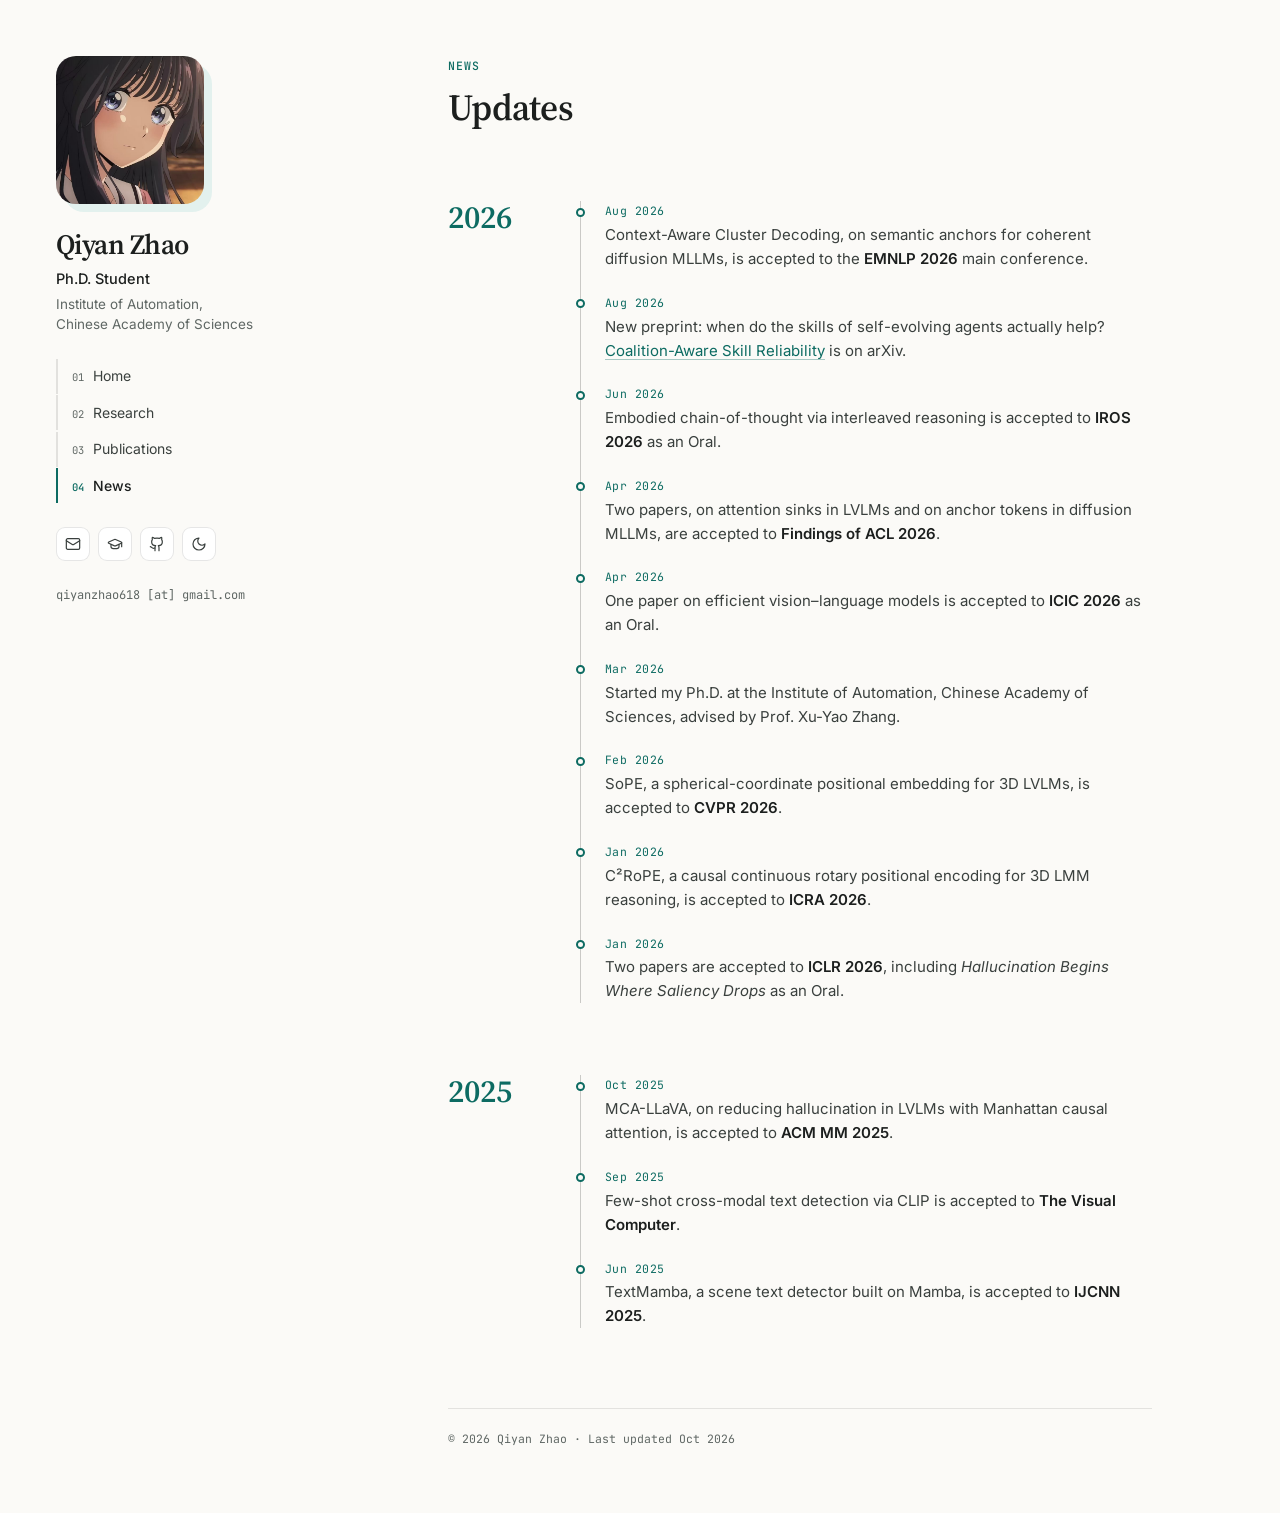
==== news.html @ 40c83d98 "Redesign homepage: add Research, Publications and News pages" ====
<!DOCTYPE html>
<html lang="en">
<head>
  <meta charset="utf-8">
  <meta name="viewport" content="width=device-width, initial-scale=1">
  <title>News — Qiyan Zhao</title>
  <meta name="author" content="Qiyan Zhao">
  <meta name="description" content="News and updates from Qiyan Zhao.">
  <link rel="preconnect" href="https://fonts.googleapis.com">
  <link rel="preconnect" href="https://fonts.gstatic.com" crossorigin>
  <link rel="stylesheet" href="https://fonts.googleapis.com/css2?family=Source+Serif+4:opsz,wght@8..60,400;8..60,600&family=Inter:wght@400;500;600&family=JetBrains+Mono:wght@400;500&display=swap">
  <link rel="stylesheet" href="assets/style.css">
  <script>(function(){var t;try{t=localStorage.getItem('theme')}catch(e){}if(t!=='light'&&t!=='dark'){t=window.matchMedia&&matchMedia('(prefers-color-scheme: dark)').matches?'dark':'light'}document.documentElement.setAttribute('data-theme',t)})();</script>
</head>
<body>
<div class="shell">

  <aside class="sidebar">
    <div class="sidebar-inner">
      <img class="portrait" src="images/touxiang.jpg" alt="Portrait of Qiyan Zhao" width="148" height="148">
      <div class="id">
        <h1>Qiyan Zhao</h1>
        <p class="role">Ph.D. Student</p>
        <p class="affil">Institute of Automation,<br>Chinese Academy of Sciences</p>
      </div>
      <nav class="side-nav" aria-label="Main">
        <a href="index.html"><span>01</span>Home</a>
        <a href="research.html"><span>02</span>Research</a>
        <a href="publications.html"><span>03</span>Publications</a>
        <a href="news.html" aria-current="page"><span>04</span>News</a>
      </nav>
      <div class="side-links">
        <a class="icon-btn" href="mailto:qiyanzhao618@gmail.com" aria-label="Email" title="Email"><svg viewBox="0 0 24 24" fill="none" stroke="currentColor" stroke-width="1.8" stroke-linecap="round" stroke-linejoin="round" aria-hidden="true"><rect width="20" height="16" x="2" y="4" rx="2"/><path d="m22 7-8.97 5.7a1.94 1.94 0 0 1-2.06 0L2 7"/></svg></a>
        <a class="icon-btn" href="https://scholar.google.com/citations?user=lI7U-X8AAAAJ" target="_blank" rel="noopener" aria-label="Google Scholar" title="Google Scholar"><svg viewBox="0 0 24 24" fill="none" stroke="currentColor" stroke-width="1.8" stroke-linecap="round" stroke-linejoin="round" aria-hidden="true"><path d="M21.42 10.922a1 1 0 0 0-.019-1.838L12.83 5.18a2 2 0 0 0-1.66 0L2.6 9.08a1 1 0 0 0 0 1.832l8.57 3.908a2 2 0 0 0 1.66 0z"/><path d="M22 10v6"/><path d="M6 12.5V16a6 3 0 0 0 12 0v-3.5"/></svg></a>
        <a class="icon-btn" href="https://github.com/ErikZ719" target="_blank" rel="noopener" aria-label="GitHub" title="GitHub"><svg viewBox="0 0 24 24" fill="none" stroke="currentColor" stroke-width="1.8" stroke-linecap="round" stroke-linejoin="round" aria-hidden="true"><path d="M15 22v-4a4.8 4.8 0 0 0-1-3.5c3 0 6-2 6-5.5.08-1.25-.27-2.48-1-3.5.28-1.15.28-2.35 0-3.5 0 0-1 0-3 1.5-2.64-.5-5.36-.5-8 0C6 2 5 2 5 2c-.3 1.15-.3 2.35 0 3.5A5.403 5.403 0 0 0 4 9c0 3.5 3 5.5 6 5.5-.39.49-.68 1.05-.85 1.65-.17.6-.22 1.23-.15 1.85v4"/><path d="M9 18c-4.51 2-5-2-7-2"/></svg></a>
        <button class="icon-btn theme-toggle" type="button" aria-label="Toggle dark mode" title="Toggle dark mode"><svg class="i-moon" viewBox="0 0 24 24" fill="none" stroke="currentColor" stroke-width="1.8" stroke-linecap="round" stroke-linejoin="round" aria-hidden="true"><path d="M12 3a6 6 0 0 0 9 9 9 9 0 1 1-9-9Z"/></svg><svg class="i-sun" viewBox="0 0 24 24" fill="none" stroke="currentColor" stroke-width="1.8" stroke-linecap="round" stroke-linejoin="round" aria-hidden="true"><circle cx="12" cy="12" r="4"/><path d="M12 2v2M12 20v2M4.93 4.93l1.41 1.41M17.66 17.66l1.41 1.41M2 12h2M20 12h2M6.34 17.66l-1.41 1.41M19.07 4.93l-1.41 1.41"/></svg></button>
      </div>
      <p class="email-text">qiyanzhao618 [at] gmail.com</p>
    </div>
  </aside>

  <main>
    <div class="col stack rise">

      <header class="page-head">
        <p class="kicker">News</p>
        <h1>Updates</h1>
      </header>

      <section class="news-year">
        <p class="year">2026</p>
        <ol class="timeline">
          <li><time>Aug 2026</time><p>Context-Aware Cluster Decoding, on semantic anchors for coherent diffusion MLLMs, is accepted to the <b>EMNLP 2026</b> main conference.</p></li>
          <li><time>Aug 2026</time><p>New preprint: when do the skills of self-evolving agents actually help? <a class="link" href="https://arxiv.org/abs/2608.22610" target="_blank" rel="noopener">Coalition-Aware Skill Reliability</a> is on arXiv.</p></li>
          <li><time>Jun 2026</time><p>Embodied chain-of-thought via interleaved reasoning is accepted to <b>IROS 2026</b> as an Oral.</p></li>
          <li><time>Apr 2026</time><p>Two papers, on attention sinks in LVLMs and on anchor tokens in diffusion MLLMs, are accepted to <b>Findings of ACL 2026</b>.</p></li>
          <li><time>Apr 2026</time><p>One paper on efficient vision–language models is accepted to <b>ICIC 2026</b> as an Oral.</p></li>
          <li><time>Mar 2026</time><p>Started my Ph.D. at the Institute of Automation, Chinese Academy of Sciences, advised by Prof. Xu-Yao Zhang.</p></li>
          <li><time>Feb 2026</time><p>SoPE, a spherical-coordinate positional embedding for 3D LVLMs, is accepted to <b>CVPR 2026</b>.</p></li>
          <li><time>Jan 2026</time><p>C²RoPE, a causal continuous rotary positional encoding for 3D LMM reasoning, is accepted to <b>ICRA 2026</b>.</p></li>
          <li><time>Jan 2026</time><p>Two papers are accepted to <b>ICLR 2026</b>, including <i>Hallucination Begins Where Saliency Drops</i> as an Oral.</p></li>
        </ol>
      </section>

      <section class="news-year">
        <p class="year">2025</p>
        <ol class="timeline">
          <li><time>Oct 2025</time><p>MCA-LLaVA, on reducing hallucination in LVLMs with Manhattan causal attention, is accepted to <b>ACM MM 2025</b>.</p></li>
          <li><time>Sep 2025</time><p>Few-shot cross-modal text detection via CLIP is accepted to <b>The Visual Computer</b>.</p></li>
          <li><time>Jun 2025</time><p>TextMamba, a scene text detector built on Mamba, is accepted to <b>IJCNN 2025</b>.</p></li>
        </ol>
      </section>

    </div>
    <footer class="site-footer col">© 2026 Qiyan Zhao · Last updated Oct 2026</footer>
  </main>

</div>
<script src="assets/site.js"></script>
</body>
</html>
---- assets/style.css ----
/* ==========================================================
   Qiyan Zhao — personal homepage
   Sticky sidebar + reading column. All colors are tokens:
   light in :root, dark in [data-theme="dark"].
   To re-theme the site, change --accent and the --tint-* values.
   ========================================================== */

:root {
  --bg: #fbfaf7;
  --fg: #1c1f1e;
  --fg-soft: #3a403e;
  --muted: #5f6764;
  --card: #ffffff;
  --accent: #0d6b62;
  --accent-fg: #ffffff;
  --accent-tint: #e3f1ee;
  --rule: rgba(28, 31, 30, 0.11);
  --rule-strong: rgba(28, 31, 30, 0.22);
  --tint-1: #e3f1ee;
  --tint-2: #f4ecdf;
  --tint-3: #e7ebf5;
  --mark: rgba(13, 107, 98, 0.16);
  --shadow: 0 1px 2px rgba(0, 0, 0, 0.04), 0 10px 28px -18px rgba(0, 0, 0, 0.18);

  --serif: "Source Serif 4", Georgia, "Times New Roman", serif;
  --sans: "Inter", ui-sans-serif, system-ui, -apple-system, "PingFang SC", sans-serif;
  --mono: "JetBrains Mono", ui-monospace, SFMono-Regular, Menlo, monospace;
  color-scheme: light;
}

:root[data-theme="dark"] {
  --bg: #0e1312;
  --fg: #e7ecea;
  --fg-soft: #c9d1ce;
  --muted: #9aa6a2;
  --card: #151c1a;
  --accent: #5ccfbf;
  --accent-fg: #062320;
  --accent-tint: rgba(92, 207, 191, 0.12);
  --rule: rgba(231, 236, 234, 0.12);
  --rule-strong: rgba(231, 236, 234, 0.24);
  --tint-1: #142d29;
  --tint-2: #2a2419;
  --tint-3: #1b2234;
  --mark: rgba(92, 207, 191, 0.22);
  --shadow: 0 1px 2px rgba(0, 0, 0, 0.3), 0 10px 28px -18px rgba(0, 0, 0, 0.6);
  color-scheme: dark;
}

*, *::before, *::after { box-sizing: border-box; }
html { -webkit-text-size-adjust: 100%; scroll-behavior: smooth; }

body {
  margin: 0;
  background: var(--bg);
  color: var(--fg);
  font-family: var(--sans);
  font-size: 15.5px;
  line-height: 1.7;
  -webkit-font-smoothing: antialiased;
  text-rendering: optimizeLegibility;
  transition: background-color 0.25s, color 0.25s;
}

img { display: block; max-width: 100%; }
p, figure { margin: 0; }
ul, ol { margin: 0; padding: 0; list-style: none; }
b, strong { font-weight: 600; }
a { color: inherit; text-decoration: none; }
button { font: inherit; color: inherit; }

h1, h2, h3, h4 {
  margin: 0;
  font-family: var(--serif);
  font-weight: 600;
  letter-spacing: -0.01em;
  line-height: 1.2;
  text-wrap: balance;
}

:focus-visible { outline: 2px solid var(--accent); outline-offset: 2px; border-radius: 3px; }

.link {
  color: var(--accent);
  text-decoration: underline;
  text-decoration-color: color-mix(in srgb, var(--accent) 35%, transparent);
  text-decoration-thickness: 1px;
  text-underline-offset: 3px;
  transition: text-decoration-color 0.2s;
}
.link:hover { text-decoration-color: var(--accent); }

.kicker {
  font-family: var(--mono);
  font-size: 11.5px;
  font-weight: 500;
  letter-spacing: 0.08em;
  text-transform: uppercase;
  color: var(--accent);
}

@keyframes rise {
  from { opacity: 0; transform: translateY(10px); }
  to { opacity: 1; transform: none; }
}
.rise { animation: rise 0.6s cubic-bezier(0.22, 1, 0.36, 1) both; }
@media (prefers-reduced-motion: reduce) {
  .rise { animation: none; }
  html { scroll-behavior: auto; }
}

/* ---------------- Shell ---------------- */

.shell {
  display: grid;
  gap: 2.5rem;
  max-width: 78rem;
  min-height: 100vh;
  margin: 0 auto;
  padding: 0 1rem;
}
@media (min-width: 768px) { .shell { padding: 0 2.5rem; } }
@media (min-width: 1024px) {
  .shell { grid-template-columns: 15rem minmax(0, 1fr); gap: 5rem; }
}

main { min-width: 0; padding: 0 0 3rem; }
@media (min-width: 1024px) { main { padding: 3.5rem 0 4rem; } }

.col { max-width: 44rem; margin: 0 auto; }
.col-wide { max-width: 62rem; margin: 0 auto; }
.stack > * + * { margin-top: 4.5rem; }

.site-footer {
  margin-top: 5rem;
  padding-top: 1.25rem;
  border-top: 1px solid var(--rule);
  font-family: var(--mono);
  font-size: 11.5px;
  color: var(--muted);
}

/* ---------------- Sidebar ---------------- */

.sidebar-inner {
  display: flex;
  flex-direction: column;
  align-items: center;
  gap: 1.5rem;
  padding: 2.5rem 0 1.5rem;
  text-align: center;
  border-bottom: 1px solid var(--rule);
}
@media (min-width: 1024px) {
  .sidebar { position: sticky; top: 3.5rem; height: fit-content; }
  .sidebar-inner { align-items: flex-start; padding: 0; text-align: left; border-bottom: 0; }
}

.portrait {
  width: 148px;
  height: 148px;
  object-fit: cover;
  border-radius: 20px;
  box-shadow: 8px 8px 0 var(--tint-1);
  background: var(--tint-1);
}

.id h1 { font-size: 1.75rem; letter-spacing: -0.02em; }
.id .role { margin-top: 0.35rem; font-weight: 500; font-size: 14.5px; }
.id .affil { margin-top: 0.15rem; font-size: 13.5px; line-height: 1.5; color: var(--muted); }

.side-nav {
  display: flex;
  flex-wrap: wrap;
  justify-content: center;
  gap: 0.4rem;
}
.side-nav a {
  display: flex;
  align-items: baseline;
  gap: 0.6rem;
  padding: 0.3rem 0.75rem;
  border: 1px solid var(--rule);
  border-radius: 999px;
  font-size: 14px;
  color: var(--fg-soft);
  transition: color 0.2s, border-color 0.2s, background-color 0.2s;
}
.side-nav a span { font-family: var(--mono); font-size: 10.5px; color: var(--muted); }
.side-nav a:hover { color: var(--accent); }
.side-nav a[aria-current="page"] {
  color: var(--accent);
  border-color: color-mix(in srgb, var(--accent) 40%, transparent);
  background: var(--accent-tint);
}
.side-nav a[aria-current="page"] span { color: var(--accent); }
@media (min-width: 1024px) {
  .side-nav { flex-direction: column; flex-wrap: nowrap; gap: 0.1rem; width: 100%; }
  .side-nav a {
    padding: 0.35rem 0 0.35rem 0.85rem;
    border: 0;
    border-left: 2px solid var(--rule);
    border-radius: 0;
  }
  .side-nav a[aria-current="page"] { background: none; border-left-color: var(--accent); color: var(--fg); font-weight: 500; }
}

.side-links { display: flex; gap: 0.5rem; }
.icon-btn {
  display: inline-grid;
  place-items: center;
  width: 34px;
  height: 34px;
  padding: 0;
  background: var(--card);
  border: 1px solid var(--rule);
  border-radius: 9px;
  color: var(--fg-soft);
  cursor: pointer;
  transition: color 0.2s, border-color 0.2s, transform 0.2s;
}
.icon-btn:hover { color: var(--accent); border-color: color-mix(in srgb, var(--accent) 45%, transparent); transform: translateY(-1px); }
.icon-btn svg { width: 16px; height: 16px; }
.theme-toggle .i-sun { display: none; }
[data-theme="dark"] .theme-toggle .i-sun { display: block; }
[data-theme="dark"] .theme-toggle .i-moon { display: none; }

.email-text { font-family: var(--mono); font-size: 12px; color: var(--muted); }

/* ---------------- Section heads ---------------- */

.sec-head {
  display: flex;
  align-items: baseline;
  gap: 0.75rem;
  margin-bottom: 1.75rem;
}
.sec-head h3 {
  display: flex;
  align-items: baseline;
  gap: 0.6rem;
  font-size: 1.4rem;
  white-space: nowrap;
}
.sec-head .idx { font-family: var(--mono); font-size: 12px; font-weight: 500; color: var(--accent); }
.sec-head::after { content: ""; flex: 1; height: 1px; background: var(--rule); align-self: center; }
.sec-head .more {
  order: 3;
  font-family: var(--mono);
  font-size: 11.5px;
  color: var(--muted);
  white-space: nowrap;
  transition: color 0.2s;
}
.sec-head .more:hover { color: var(--accent); }

/* ---------------- Home ---------------- */

.headline {
  margin-top: 0.6rem;
  font-size: 2.1rem;
  line-height: 1.15;
  letter-spacing: -0.02em;
}
@media (min-width: 640px) { .headline { font-size: 2.5rem; } }
.mark {
  background: linear-gradient(transparent 62%, var(--mark) 62%);
  padding: 0 0.08em;
}

.bio { margin-top: 1.5rem; font-size: 16.5px; line-height: 1.75; color: var(--fg-soft); }
.bio > p + p { margin-top: 1.1rem; }
.bio b { color: var(--fg); }

.chips { display: flex; flex-wrap: wrap; gap: 0.45rem; margin-top: 1.5rem; }
.chips li {
  padding: 0.2rem 0.7rem;
  border: 1px solid var(--rule-strong);
  border-radius: 999px;
  font-size: 12.5px;
  color: var(--fg-soft);
  background: var(--card);
}

.timeline { position: relative; margin-left: 4px; padding-left: 1.5rem; border-left: 1px solid var(--rule-strong); }
.timeline li { position: relative; }
.timeline li + li { margin-top: 1.35rem; }
.timeline li::before {
  content: "";
  position: absolute;
  left: calc(-1.5rem - 5px);
  top: 0.4rem;
  width: 9px;
  height: 9px;
  border-radius: 50%;
  background: var(--bg);
  border: 2px solid var(--accent);
}
.timeline time { display: block; font-family: var(--mono); font-size: 11.5px; letter-spacing: 0.04em; color: var(--accent); }
.timeline p { margin-top: 0.15rem; font-size: 15px; line-height: 1.6; color: var(--fg-soft); }
.timeline p b { color: var(--fg); }

.glance { display: grid; gap: 1rem; }
@media (min-width: 640px) { .glance { grid-template-columns: repeat(3, 1fr); } }
.g-card {
  position: relative;
  padding: 1.25rem 1.2rem 1.35rem;
  background: var(--card);
  border: 1px solid var(--rule);
  border-radius: 12px;
  box-shadow: var(--shadow);
  overflow: hidden;
  transition: transform 0.25s, border-color 0.25s;
}
.g-card:hover { transform: translateY(-2px); border-color: color-mix(in srgb, var(--accent) 35%, transparent); }
.g-card::before { content: ""; position: absolute; inset: 0 0 auto; height: 3px; background: var(--accent); opacity: 0.85; }
.g-icon {
  display: grid;
  place-items: center;
  width: 36px;
  height: 36px;
  border-radius: 10px;
  color: var(--accent);
}
.g-icon svg { width: 18px; height: 18px; }
.t1 { background: var(--tint-1); }
.t2 { background: var(--tint-2); }
.t3 { background: var(--tint-3); }
.g-card .g-verb { margin-top: 0.9rem; font-family: var(--mono); font-size: 10.5px; letter-spacing: 0.1em; text-transform: uppercase; color: var(--muted); }
.g-card h4 { margin-top: 0.15rem; font-size: 1.15rem; }
.g-card p { margin-top: 0.5rem; font-size: 13.5px; line-height: 1.6; color: var(--fg-soft); }

.pub-mini li { padding: 0.95rem 0; border-top: 1px solid var(--rule); }
.pub-mini li:last-child { border-bottom: 1px solid var(--rule); }
.pub-mini .t { font-family: var(--serif); font-size: 1.05rem; font-weight: 600; line-height: 1.35; }
.pub-mini .a { margin-top: 0.2rem; font-size: 13px; color: var(--muted); }
.pub-mini .a b { color: var(--fg); }
.pub-mini .m { display: flex; flex-wrap: wrap; align-items: center; gap: 0.4rem 0.6rem; margin-top: 0.45rem; }

.plain { font-size: 15px; color: var(--fg-soft); }

/* ---------------- Shared: pills & links ---------------- */

.pill {
  display: inline-flex;
  align-items: center;
  padding: 0.05rem 0.55rem;
  border-radius: 999px;
  background: var(--accent-tint);
  color: var(--accent);
  font-family: var(--mono);
  font-size: 11px;
  font-weight: 500;
  letter-spacing: 0.02em;
  white-space: nowrap;
}
.pill-solid { background: var(--accent); color: var(--accent-fg); }
.pill-ghost { background: none; border: 1px dashed color-mix(in srgb, var(--accent) 45%, transparent); }

.mini-links { display: inline-flex; gap: 0.4rem; }
.mini-links a {
  display: inline-flex;
  align-items: center;
  gap: 0.3rem;
  padding: 0.05rem 0.5rem;
  border: 1px solid var(--rule-strong);
  border-radius: 6px;
  font-size: 12px;
  color: var(--fg-soft);
  transition: color 0.2s, border-color 0.2s;
}
.mini-links a:hover { color: var(--accent); border-color: var(--accent); }
.mini-links svg { width: 12px; height: 12px; }

/* ---------------- Research ---------------- */

.r-hero h1 { margin-top: 0.6rem; font-size: 2.3rem; line-height: 1.08; letter-spacing: -0.02em; }
@media (min-width: 640px) { .r-hero h1 { font-size: 3rem; } }
.r-hero .tagline { margin-top: 0.9rem; font-family: var(--mono); font-size: 12.5px; color: var(--muted); }
.r-hero .lead { max-width: 40rem; margin-top: 1rem; font-size: 16px; line-height: 1.75; color: var(--fg-soft); }
.btn-row { display: flex; flex-wrap: wrap; gap: 0.6rem; margin-top: 1.5rem; }
.btn {
  display: inline-flex;
  align-items: center;
  gap: 0.45rem;
  height: 2.25rem;
  padding: 0 1rem;
  border-radius: 8px;
  border: 1px solid var(--rule-strong);
  font-size: 13.5px;
  font-weight: 500;
  transition: background-color 0.2s, color 0.2s, border-color 0.2s;
}
.btn svg { width: 14px; height: 14px; }
.btn-primary { background: var(--accent); border-color: var(--accent); color: var(--accent-fg); }
.btn-primary:hover { background: var(--fg); border-color: var(--fg); color: var(--bg); }
.btn:not(.btn-primary):hover { border-color: var(--accent); color: var(--accent); }

/* pipeline diagram */
.pipeline {
  margin-top: 2.5rem;
  padding: 1.5rem 1.25rem;
  border: 1px solid var(--rule);
  border-radius: 14px;
  background-color: var(--card);
  background-image: radial-gradient(var(--rule-strong) 1px, transparent 1px);
  background-size: 18px 18px;
}
.pl-io { display: flex; flex-wrap: wrap; align-items: center; justify-content: center; gap: 0.5rem 0.75rem; }
.pl-label { font-family: var(--mono); font-size: 10.5px; letter-spacing: 0.12em; text-transform: uppercase; color: var(--muted); }
.pl-io ul { display: flex; flex-wrap: wrap; justify-content: center; gap: 0.4rem; }
.pl-io li {
  display: inline-flex;
  align-items: center;
  gap: 0.35rem;
  padding: 0.2rem 0.6rem;
  background: var(--bg);
  border: 1px solid var(--rule);
  border-radius: 999px;
  font-size: 12px;
  color: var(--fg-soft);
}
.pl-io li svg { width: 13px; height: 13px; color: var(--accent); }
.pl-down { display: block; width: 14px; height: 14px; margin: 0.6rem auto; color: var(--muted); }
.pl-stages { display: grid; gap: 0.5rem; }
.pl-stages > svg { justify-self: center; width: 14px; height: 14px; color: var(--muted); transform: rotate(90deg); }
@media (min-width: 640px) {
  .pl-stages { grid-template-columns: 1fr auto 1fr auto 1fr; align-items: stretch; }
  .pl-stages > svg { align-self: center; transform: none; }
}
.pl-stage {
  padding: 0.9rem 1rem;
  border-radius: 10px;
  border: 1px solid var(--rule);
}
.pl-stage .pl-n { font-family: var(--mono); font-size: 11px; color: var(--accent); }
.pl-stage b { display: block; margin-top: 0.1rem; font-family: var(--serif); font-size: 1.1rem; }
.pl-stage span:last-child { display: block; margin-top: 0.15rem; font-size: 12.5px; line-height: 1.45; color: var(--fg-soft); }

/* research rows */
.r-rows { margin-top: 3.5rem; }
.r-row { display: grid; gap: 1.75rem; padding: 2.75rem 0; border-top: 1px solid var(--rule); }
.r-row:last-child { border-bottom: 1px solid var(--rule); }
@media (min-width: 900px) { .r-row { grid-template-columns: minmax(0, 1.2fr) minmax(0, 0.8fr); gap: 2.75rem; } }
.r-row h2 { margin-top: 0.4rem; font-size: 1.65rem; line-height: 1.15; }
.r-row .desc { margin-top: 0.8rem; font-size: 15px; line-height: 1.75; color: var(--fg-soft); }
.tags { display: flex; flex-wrap: wrap; gap: 0.35rem; margin-top: 1rem; }
.tags li {
  padding: 0.05rem 0.5rem;
  border-radius: 5px;
  background: var(--accent-tint);
  font-family: var(--mono);
  font-size: 10.5px;
  color: var(--accent);
}
.r-figs { display: grid; grid-template-columns: 1fr 1fr; gap: 0.75rem; align-content: start; }
@media (min-width: 900px) { .r-figs { grid-template-columns: 1fr; } }
.r-figs img, .e-card img {
  width: 100%;
  height: 9.5rem;
  object-fit: contain;
  padding: 0.4rem;
  background: #fff;
  border: 1px solid var(--rule);
  border-radius: 10px;
}
.r-figs figcaption { margin-top: 0.4rem; font-size: 11.5px; color: var(--muted); }

.selected { margin-top: 1.5rem; }
.selected .label { margin-bottom: 0.6rem; font-family: var(--mono); font-size: 10.5px; letter-spacing: 0.12em; text-transform: uppercase; color: var(--muted); }
.selected li { position: relative; padding-left: 1rem; font-size: 13.5px; line-height: 1.55; color: var(--fg-soft); }
.selected li + li { margin-top: 0.5rem; }
.selected li::before { content: "→"; position: absolute; left: 0; color: var(--accent); font-size: 12px; }
.selected a { text-decoration: underline; text-decoration-color: var(--rule-strong); text-underline-offset: 3px; transition: color 0.2s, text-decoration-color 0.2s; }
.selected a:hover { color: var(--accent); text-decoration-color: var(--accent); }
.selected .v { margin-left: 0.3rem; font-family: var(--mono); font-size: 11px; font-weight: 500; color: var(--accent); white-space: nowrap; }

/* embodied testbed */
.testbed { margin-top: 4.5rem; }
.testbed > .lead { max-width: 44rem; margin: -0.75rem 0 1.75rem; font-size: 15px; color: var(--fg-soft); }
.e-grid { display: grid; gap: 1rem; }
@media (min-width: 768px) { .e-grid { grid-template-columns: repeat(3, 1fr); } }
.e-card {
  display: flex;
  flex-direction: column;
  padding: 0.75rem 0.75rem 1.25rem;
  background: var(--card);
  border: 1px solid var(--rule);
  border-radius: 14px;
  box-shadow: var(--shadow);
}
.e-card img { height: 10.5rem; border-radius: 8px; }
.e-card .body { padding: 0 0.5rem; }
.e-card .kicker { margin-top: 1rem; font-size: 10.5px; }
.e-card h3 { margin-top: 0.3rem; font-size: 1.2rem; }
.e-card .body > p:not(.kicker) { margin-top: 0.4rem; font-size: 13.5px; line-height: 1.6; color: var(--fg-soft); }
.e-card .selected { margin-top: 1rem; }
.e-card .pill { margin-top: 1rem; }

/* ---------------- Publications ---------------- */

.page-head h1 { margin-top: 0.6rem; font-size: 2.3rem; letter-spacing: -0.02em; }
.page-head p:not(.kicker) { margin-top: 0.75rem; font-size: 15px; color: var(--fg-soft); }

.filters { display: flex; flex-wrap: wrap; gap: 0.4rem; margin-top: 1.5rem; }
.filters button {
  padding: 0.3rem 0.8rem;
  background: var(--card);
  border: 1px solid var(--rule-strong);
  border-radius: 999px;
  font-size: 13px;
  color: var(--fg-soft);
  cursor: pointer;
  transition: color 0.2s, border-color 0.2s, background-color 0.2s;
}
.filters button:hover { color: var(--accent); border-color: var(--accent); }
.filters button[aria-pressed="true"] { background: var(--accent); border-color: var(--accent); color: var(--accent-fg); }

.pub-list > li + li { margin-top: 1.75rem; }
.pub { display: grid; gap: 0.9rem; }
@media (min-width: 640px) { .pub { grid-template-columns: 10.5rem minmax(0, 1fr); gap: 1.4rem; } }
.pub-thumb {
  max-width: 18rem;
  aspect-ratio: 16 / 10;
  overflow: hidden;
  padding: 0.3rem;
  background: #fff;
  border: 1px solid var(--rule);
  border-radius: 10px;
}
.pub-thumb img { width: 100%; height: 100%; object-fit: contain; }
.pub-title { font-family: var(--serif); font-size: 1.1rem; font-weight: 600; line-height: 1.32; }
.pub-authors { margin-top: 0.35rem; font-size: 13.5px; line-height: 1.6; color: var(--muted); }
.pub-authors b { color: var(--fg); }
.pub-meta { display: flex; flex-wrap: wrap; align-items: center; gap: 0.4rem 0.5rem; margin-top: 0.55rem; }
.pub[hidden], .pub-year[hidden] { display: none; }
.footnote { font-size: 12.5px; color: var(--muted); }

/* ---------------- News page ---------------- */

.news-year { display: grid; gap: 1rem; }
@media (min-width: 768px) {
  .news-year { grid-template-columns: 6rem minmax(0, 1fr); gap: 2rem; }
  .news-year .year { position: sticky; top: 3.5rem; height: fit-content; }
}
.news-year .year { font-family: var(--serif); font-size: 2rem; font-weight: 600; color: var(--accent); line-height: 1; }
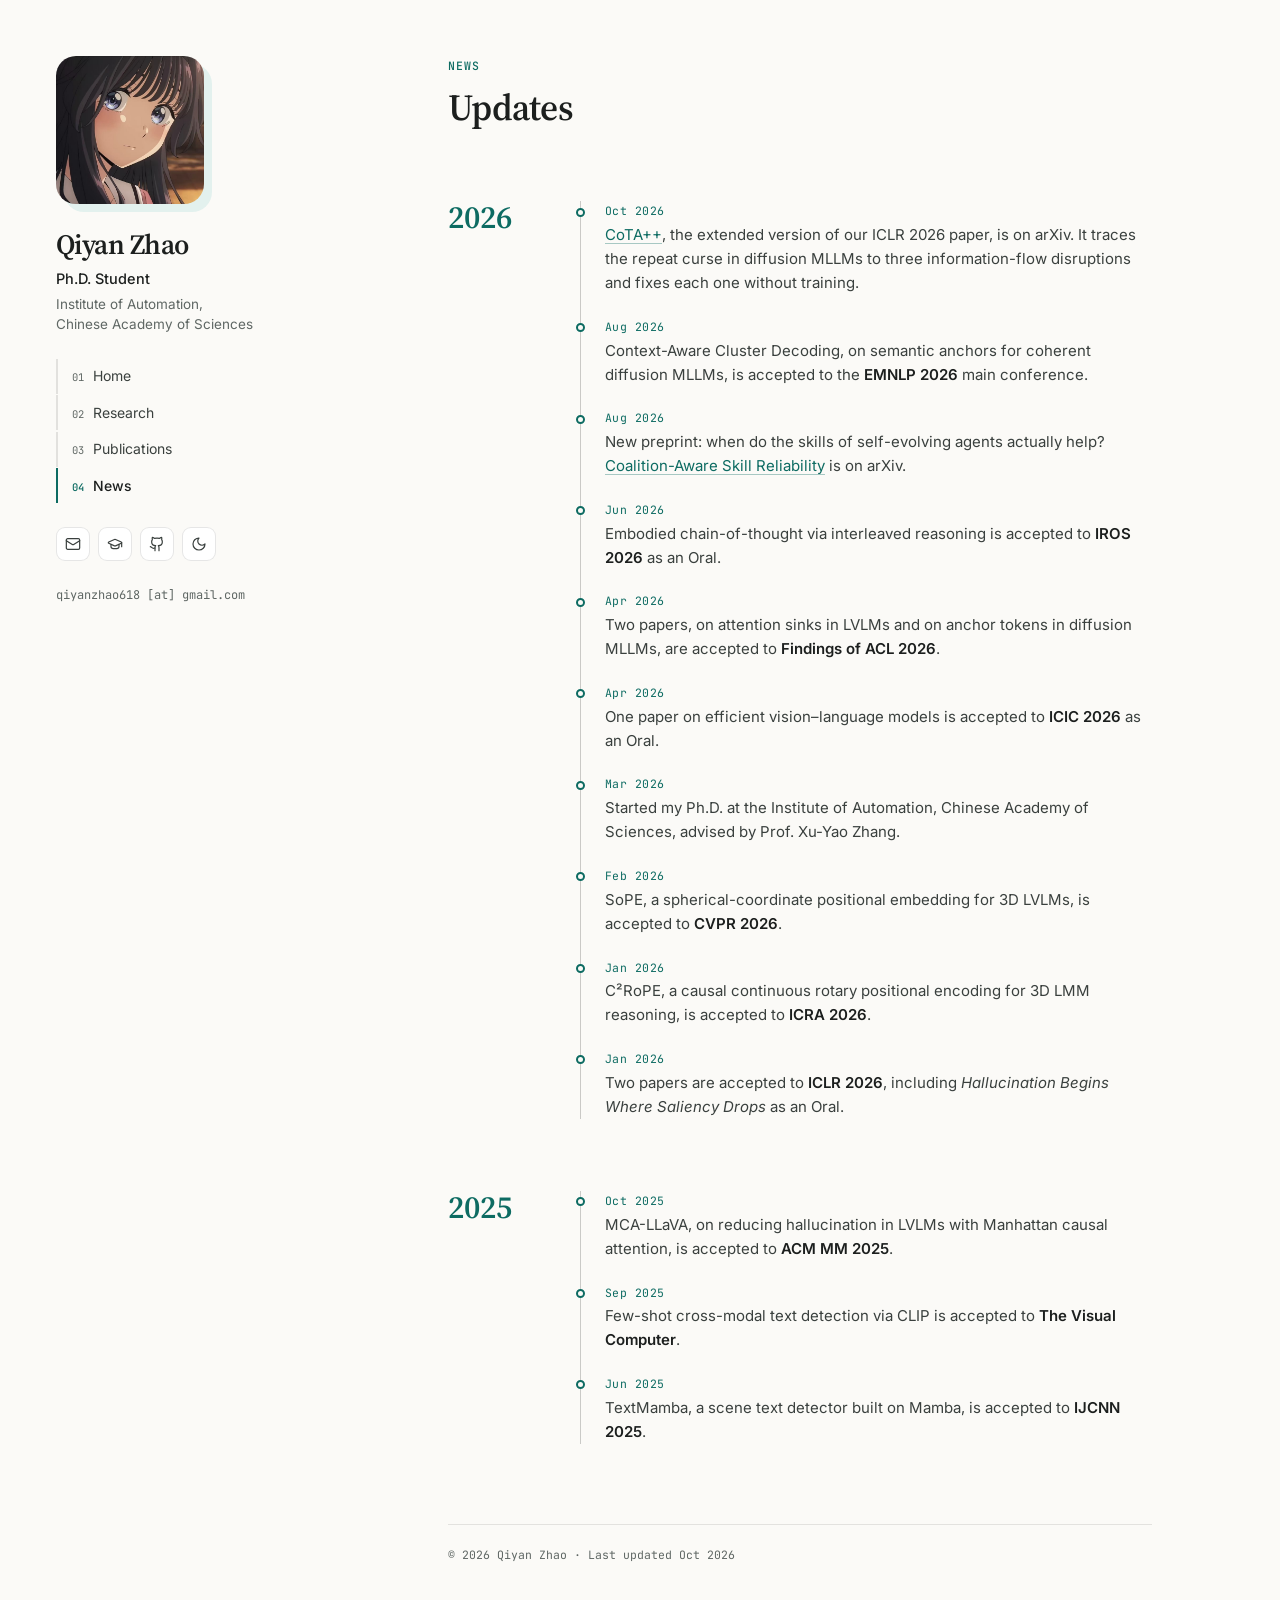
==== commit a3f44162: "Add CoTA++ preprint (arXiv 2610.23290)" ====
--- a/news.html
+++ b/news.html
@@ -50,6 +50,7 @@
       <section class="news-year">
         <p class="year">2026</p>
         <ol class="timeline">
+          <li><time>Oct 2026</time><p><a class="link" href="https://arxiv.org/abs/2610.23290" target="_blank" rel="noopener">CoTA++</a>, the extended version of our ICLR 2026 paper, is on arXiv. It traces the repeat curse in diffusion MLLMs to three information-flow disruptions and fixes each one without training.</p></li>
           <li><time>Aug 2026</time><p>Context-Aware Cluster Decoding, on semantic anchors for coherent diffusion MLLMs, is accepted to the <b>EMNLP 2026</b> main conference.</p></li>
           <li><time>Aug 2026</time><p>New preprint: when do the skills of self-evolving agents actually help? <a class="link" href="https://arxiv.org/abs/2608.22610" target="_blank" rel="noopener">Coalition-Aware Skill Reliability</a> is on arXiv.</p></li>
           <li><time>Jun 2026</time><p>Embodied chain-of-thought via interleaved reasoning is accepted to <b>IROS 2026</b> as an Oral.</p></li>
